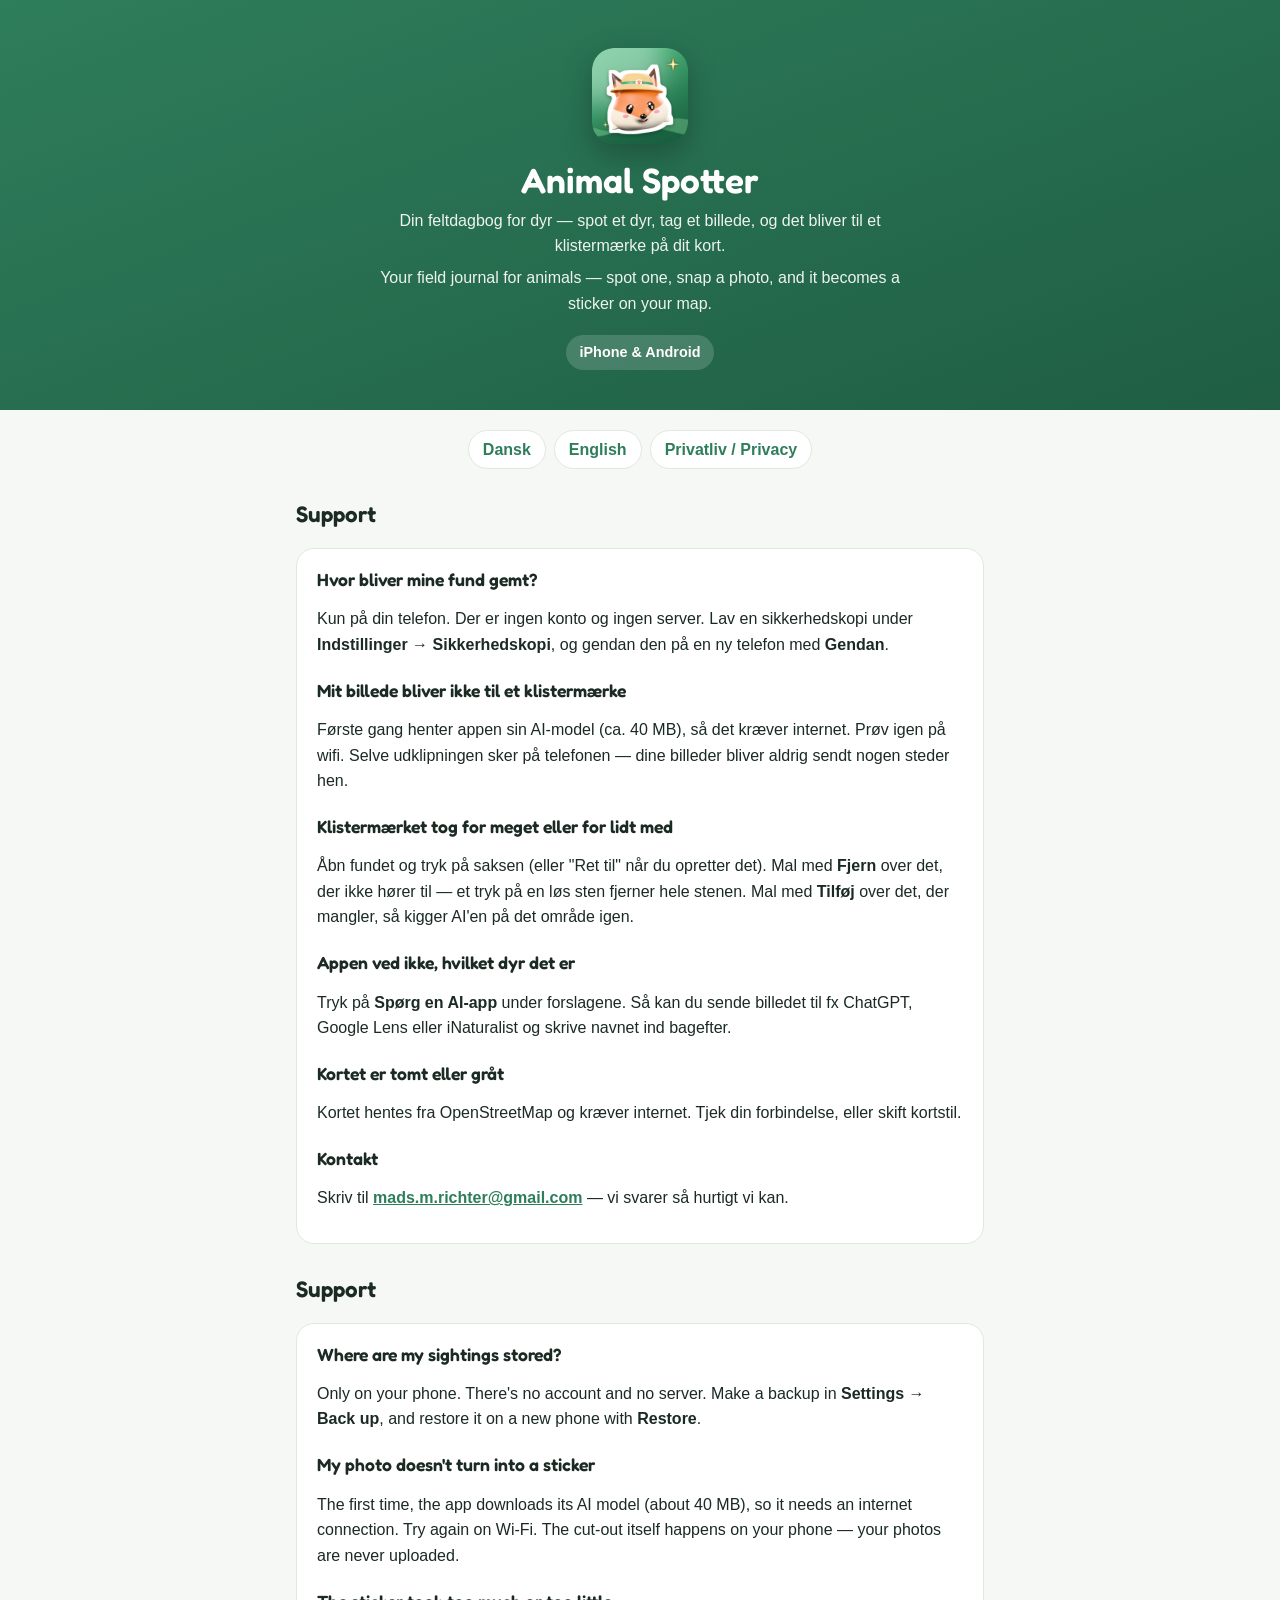
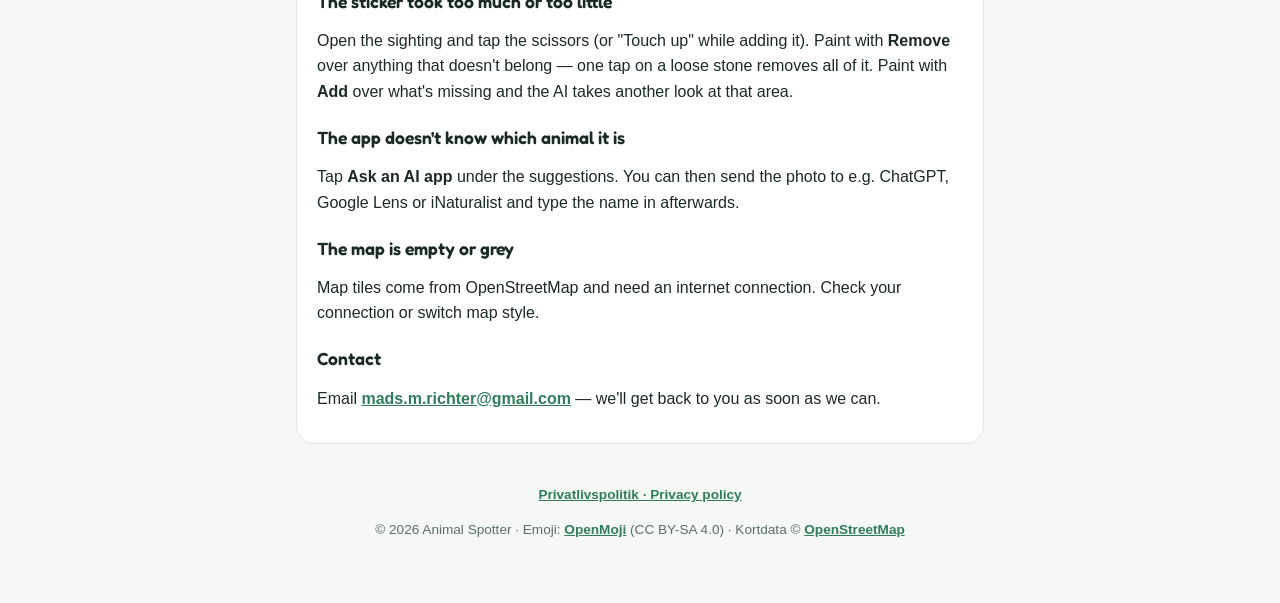
==== index.html @ 88ac2473 "Support page and privacy policy for Animal Spotter" ====
<!doctype html>
<html lang="da">
<head>
  <meta charset="utf-8">
  <meta name="viewport" content="width=device-width, initial-scale=1">
  <title>Animal Spotter</title>
  <meta name="description" content="Animal Spotter — din feltdagbog for dyr. Spot, fotografér og saml dyrene som stickers på kortet.">
  <link rel="icon" href="icon.png">
  <link rel="preconnect" href="https://fonts.googleapis.com">
  <link rel="preconnect" href="https://fonts.gstatic.com" crossorigin>
  <link href="https://fonts.googleapis.com/css2?family=Fredoka:wght@600&display=swap" rel="stylesheet">
  <link rel="stylesheet" href="style.css">
</head>
<body>
  <header class="hero">
    <img src="icon.png" alt="Animal Spotter">
    <h1>Animal Spotter</h1>
    <p>Din feltdagbog for dyr — spot et dyr, tag et billede, og det bliver til et klistermærke på dit kort.</p>
    <p lang="en">Your field journal for animals — spot one, snap a photo, and it becomes a sticker on your map.</p>
    <span class="soon">iPhone &amp; Android</span>
  </header>

  <main class="wrap">
    <nav class="lang"><a href="#da">Dansk</a><a href="#en">English</a><a href="privacy">Privatliv / Privacy</a></nav>

    <section id="da">
      <h2>Support</h2>
      <div class="card">
        <h3>Hvor bliver mine fund gemt?</h3>
        <p>Kun på din telefon. Der er ingen konto og ingen server. Lav en sikkerhedskopi under
          <b>Indstillinger → Sikkerhedskopi</b>, og gendan den på en ny telefon med <b>Gendan</b>.</p>
        <h3>Mit billede bliver ikke til et klistermærke</h3>
        <p>Første gang henter appen sin AI-model (ca. 40 MB), så det kræver internet. Prøv igen på wifi.
          Selve udklipningen sker på telefonen — dine billeder bliver aldrig sendt nogen steder hen.</p>
        <h3>Klistermærket tog for meget eller for lidt med</h3>
        <p>Åbn fundet og tryk på saksen (eller "Ret til" når du opretter det). Mal med <b>Fjern</b> over det,
          der ikke hører til — et tryk på en løs sten fjerner hele stenen. Mal med <b>Tilføj</b> over det, der
          mangler, så kigger AI'en på det område igen.</p>
        <h3>Appen ved ikke, hvilket dyr det er</h3>
        <p>Tryk på <b>Spørg en AI-app</b> under forslagene. Så kan du sende billedet til fx ChatGPT, Google Lens
          eller iNaturalist og skrive navnet ind bagefter.</p>
        <h3>Kortet er tomt eller gråt</h3>
        <p>Kortet hentes fra OpenStreetMap og kræver internet. Tjek din forbindelse, eller skift kortstil.</p>
        <h3>Kontakt</h3>
        <p>Skriv til <a href="mailto:mads.m.richter@gmail.com">mads.m.richter@gmail.com</a> — vi svarer så hurtigt vi kan.</p>
      </div>
    </section>

    <section id="en" lang="en">
      <h2>Support</h2>
      <div class="card">
        <h3>Where are my sightings stored?</h3>
        <p>Only on your phone. There's no account and no server. Make a backup in
          <b>Settings → Back up</b>, and restore it on a new phone with <b>Restore</b>.</p>
        <h3>My photo doesn't turn into a sticker</h3>
        <p>The first time, the app downloads its AI model (about 40 MB), so it needs an internet
          connection. Try again on Wi-Fi. The cut-out itself happens on your phone — your photos are never uploaded.</p>
        <h3>The sticker took too much or too little</h3>
        <p>Open the sighting and tap the scissors (or "Touch up" while adding it). Paint with <b>Remove</b> over
          anything that doesn't belong — one tap on a loose stone removes all of it. Paint with <b>Add</b> over what's
          missing and the AI takes another look at that area.</p>
        <h3>The app doesn't know which animal it is</h3>
        <p>Tap <b>Ask an AI app</b> under the suggestions. You can then send the photo to e.g. ChatGPT, Google Lens
          or iNaturalist and type the name in afterwards.</p>
        <h3>The map is empty or grey</h3>
        <p>Map tiles come from OpenStreetMap and need an internet connection. Check your connection or switch map style.</p>
        <h3>Contact</h3>
        <p>Email <a href="mailto:mads.m.richter@gmail.com">mads.m.richter@gmail.com</a> — we'll get back to you as soon as we can.</p>
      </div>
    </section>

    <footer>
      <p><a href="privacy">Privatlivspolitik · Privacy policy</a></p>
      <p>© 2026 Animal Spotter · Emoji: <a href="https://openmoji.org">OpenMoji</a> (CC BY-SA 4.0) ·
        Kortdata © <a href="https://www.openstreetmap.org/copyright">OpenStreetMap</a></p>
    </footer>
  </main>
</body>
</html>
---- style.css ----
:root {
  --bg: #f5f8f4;
  --surface: #ffffff;
  --text: #1b2a23;
  --muted: #5c6f66;
  --border: #e1e8de;
  --primary: #2e7d5b;
  --primary-deep: #1f5e43;
  --primary-light: #e3f3ec;
}
@media (prefers-color-scheme: dark) {
  :root {
    --bg: #0f1714;
    --surface: #18221e;
    --text: #e8f0ec;
    --muted: #9fb3a9;
    --border: #2c3a33;
    --primary: #4fb286;
    --primary-deep: #246b4d;
    --primary-light: #1e332a;
  }
}
* { box-sizing: border-box; }
html { -webkit-text-size-adjust: 100%; }
body {
  margin: 0;
  background: var(--bg);
  color: var(--text);
  font: 16px/1.6 -apple-system, BlinkMacSystemFont, "Segoe UI", Roboto, Helvetica, Arial, sans-serif;
}
a { color: var(--primary); font-weight: 600; }
h1, h2, h3 { font-family: "Fredoka", -apple-system, "Segoe UI", sans-serif; font-weight: 600; line-height: 1.2; }
h1 { font-size: 2.2rem; margin: 0.2em 0; }
h2 { font-size: 1.4rem; margin: 2rem 0 0.5rem; }
h3 { font-size: 1.1rem; margin: 1.4rem 0 0.3rem; }
.wrap { max-width: 720px; margin: 0 auto; padding: 0 16px 48px; }
.hero {
  background: linear-gradient(160deg, var(--primary), var(--primary-deep));
  color: #fff;
  text-align: center;
  padding: 48px 16px 40px;
}
.hero img { width: 96px; height: 96px; border-radius: 22px; box-shadow: 0 10px 30px rgba(0, 0, 0, 0.25); }
.hero p { max-width: 520px; margin: 0.4rem auto 0; opacity: 0.92; }
.hero .soon {
  display: inline-block;
  margin-top: 18px;
  padding: 6px 14px;
  border-radius: 999px;
  background: rgba(255, 255, 255, 0.16);
  font-weight: 600;
  font-size: 0.9rem;
}
.lang { display: flex; gap: 8px; justify-content: center; margin: 20px 0 4px; }
.lang a {
  text-decoration: none;
  padding: 6px 14px;
  border-radius: 999px;
  border: 1px solid var(--border);
  background: var(--surface);
}
.card {
  background: var(--surface);
  border: 1px solid var(--border);
  border-radius: 18px;
  padding: 4px 20px 16px;
  margin-top: 20px;
}
.card h3:first-child { margin-top: 16px; }
ul { padding-left: 1.2em; }
li { margin: 0.3em 0; }
.muted { color: var(--muted); font-size: 0.9rem; }
footer { text-align: center; color: var(--muted); font-size: 0.85rem; margin-top: 40px; }
hr { border: 0; border-top: 1px solid var(--border); margin: 40px 0 8px; }
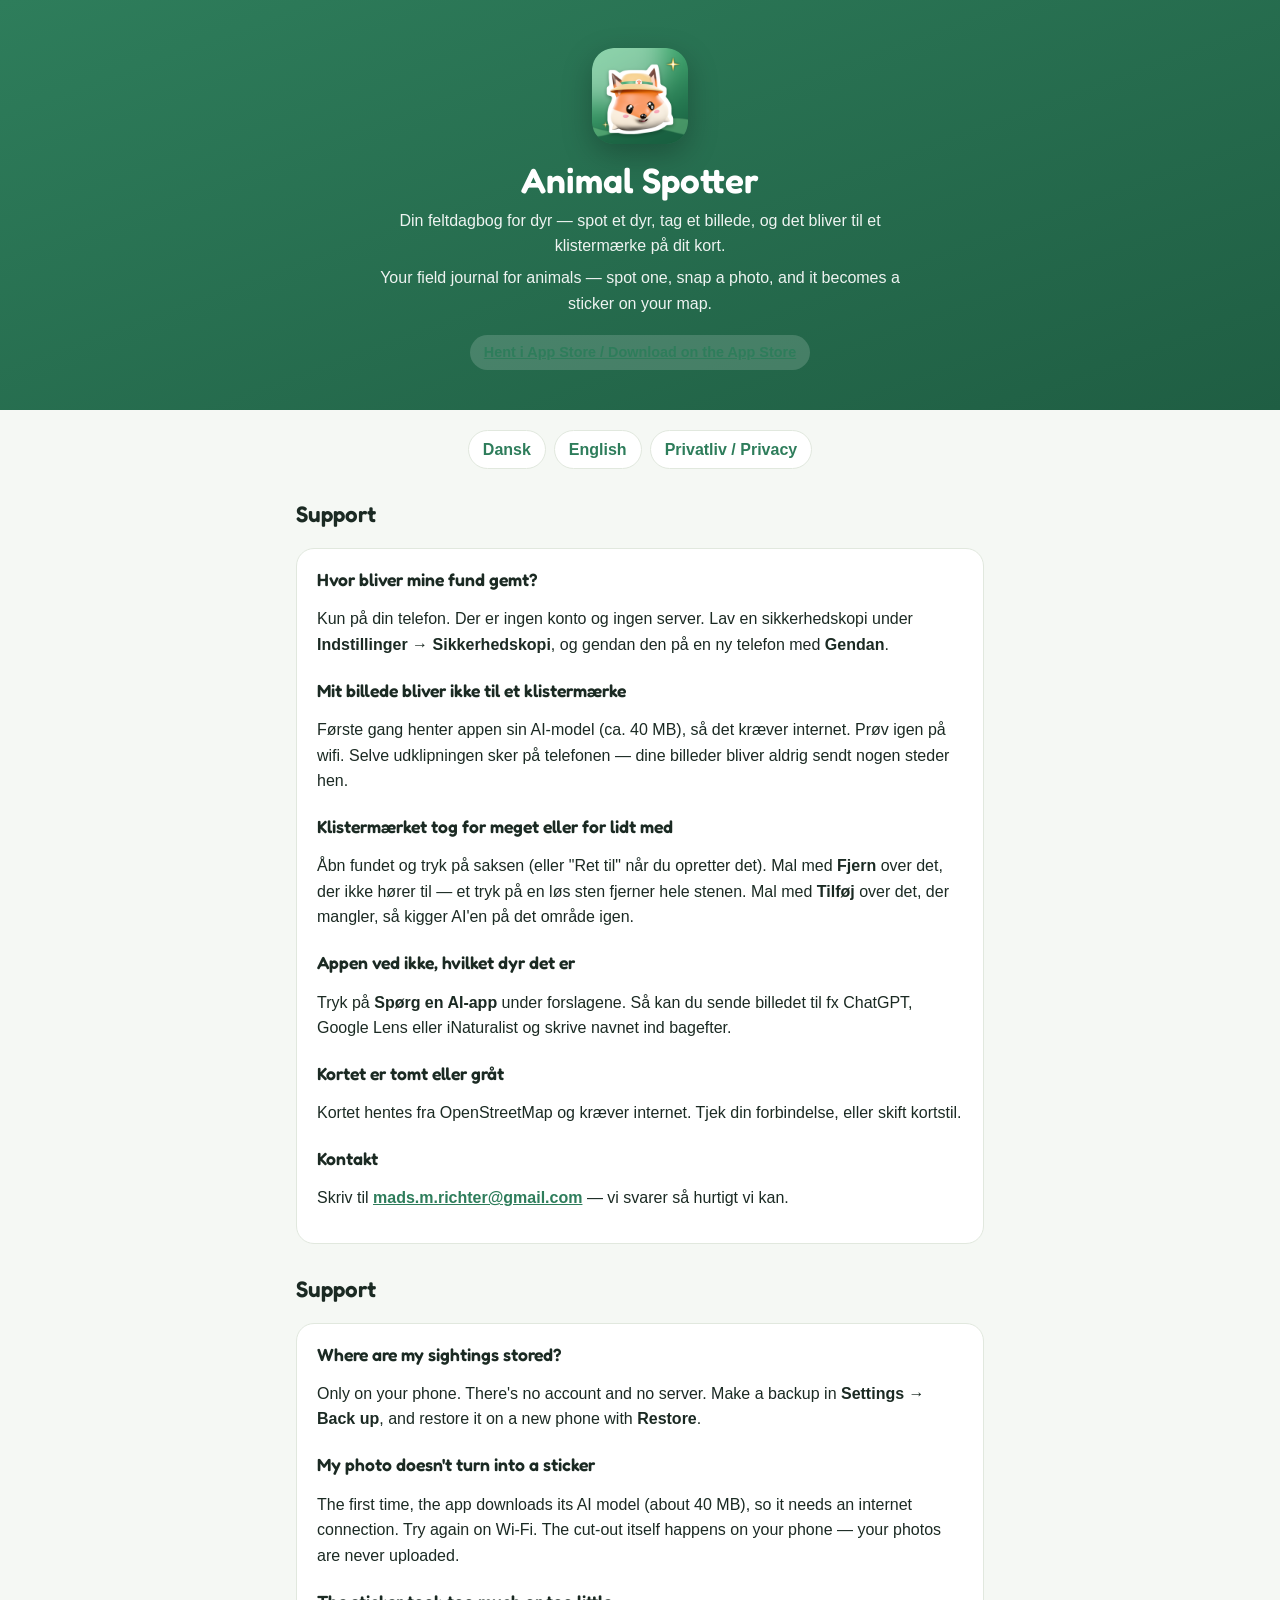
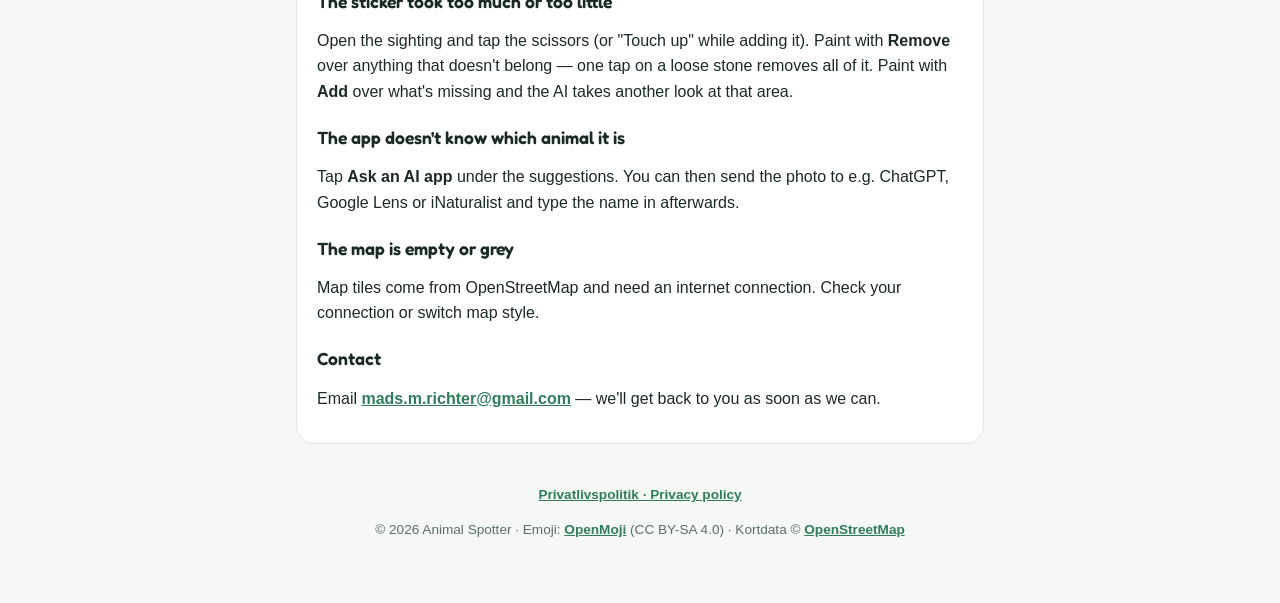
==== commit d504edc6: "App Store link; privacy: species AI from Hugging Face, place search (Photon)" ====
--- a/index.html
+++ b/index.html
@@ -17,7 +17,7 @@
     <h1>Animal Spotter</h1>
     <p>Din feltdagbog for dyr — spot et dyr, tag et billede, og det bliver til et klistermærke på dit kort.</p>
     <p lang="en">Your field journal for animals — spot one, snap a photo, and it becomes a sticker on your map.</p>
-    <span class="soon">iPhone &amp; Android</span>
+    <a class="soon" href="https://apps.apple.com/app/animal-spotter/id6816445326">Hent i App Store / Download on the App Store</a>
   </header>
 
   <main class="wrap">
